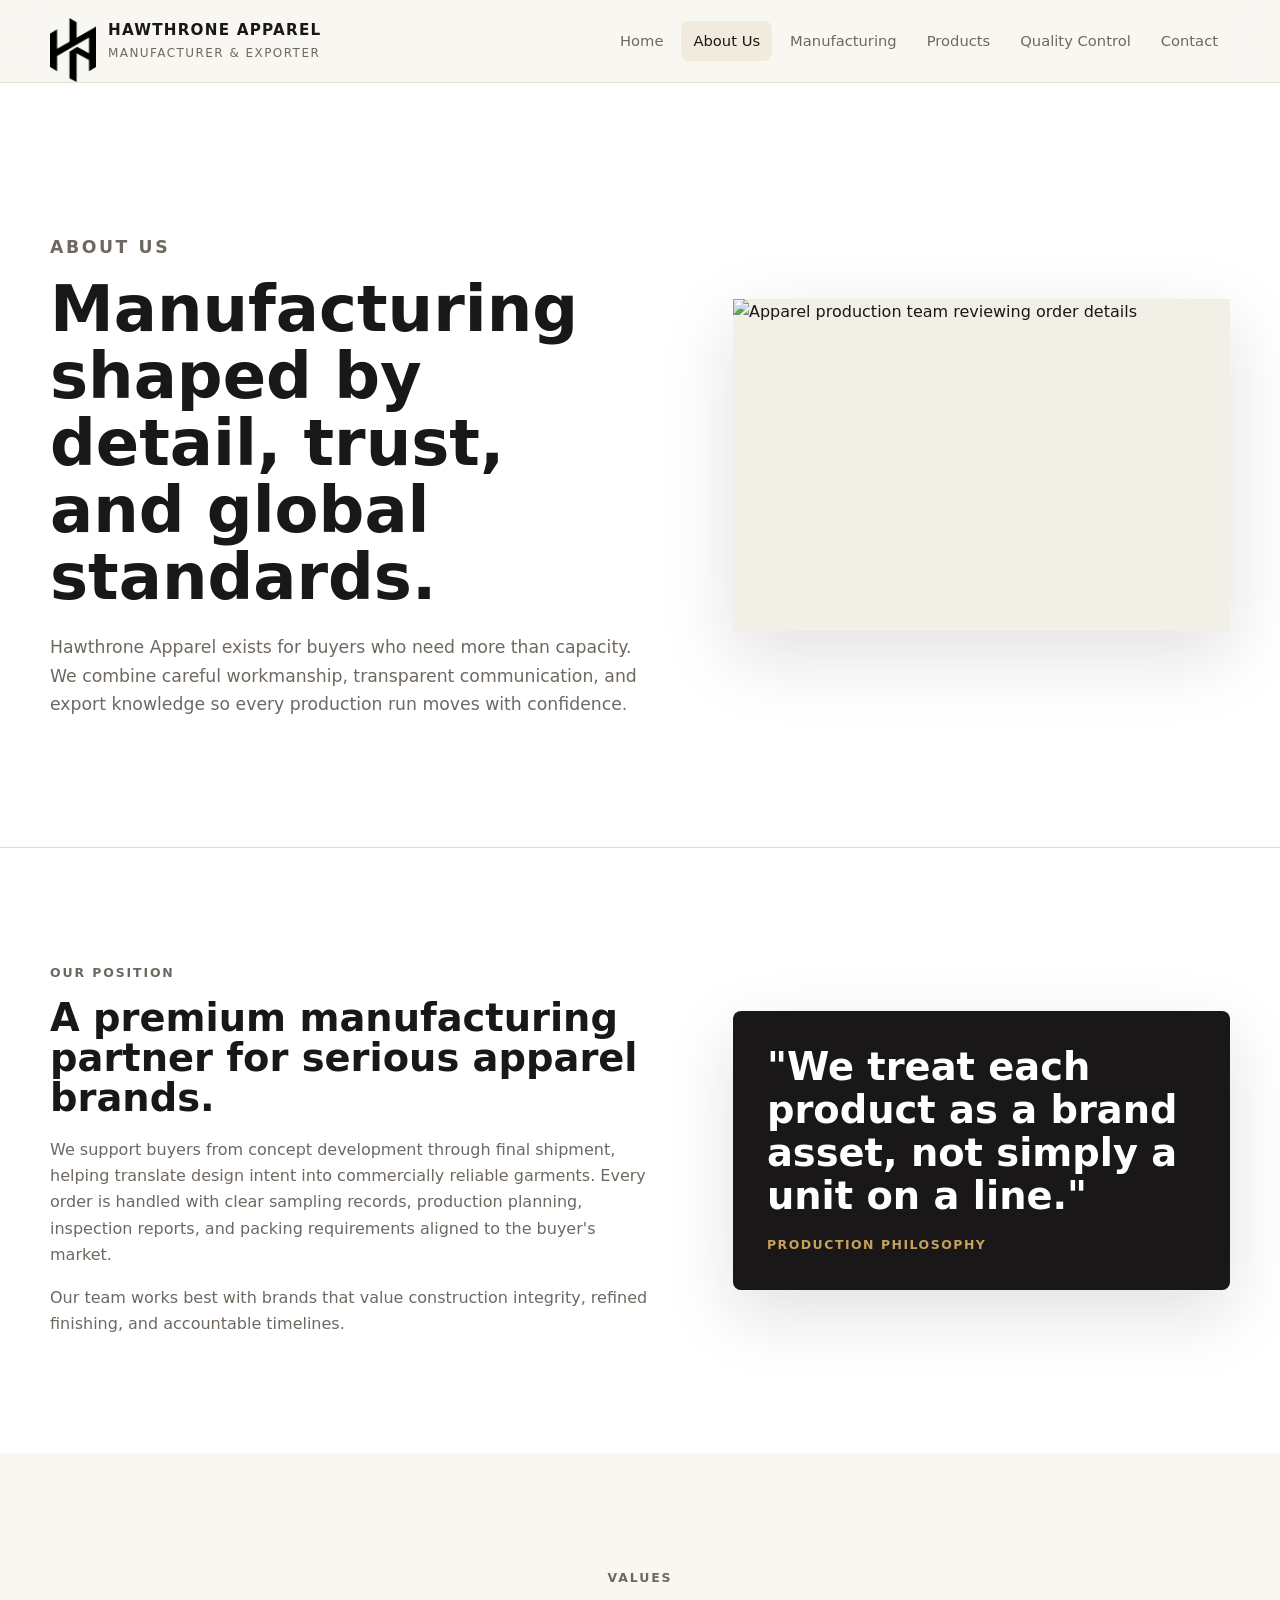
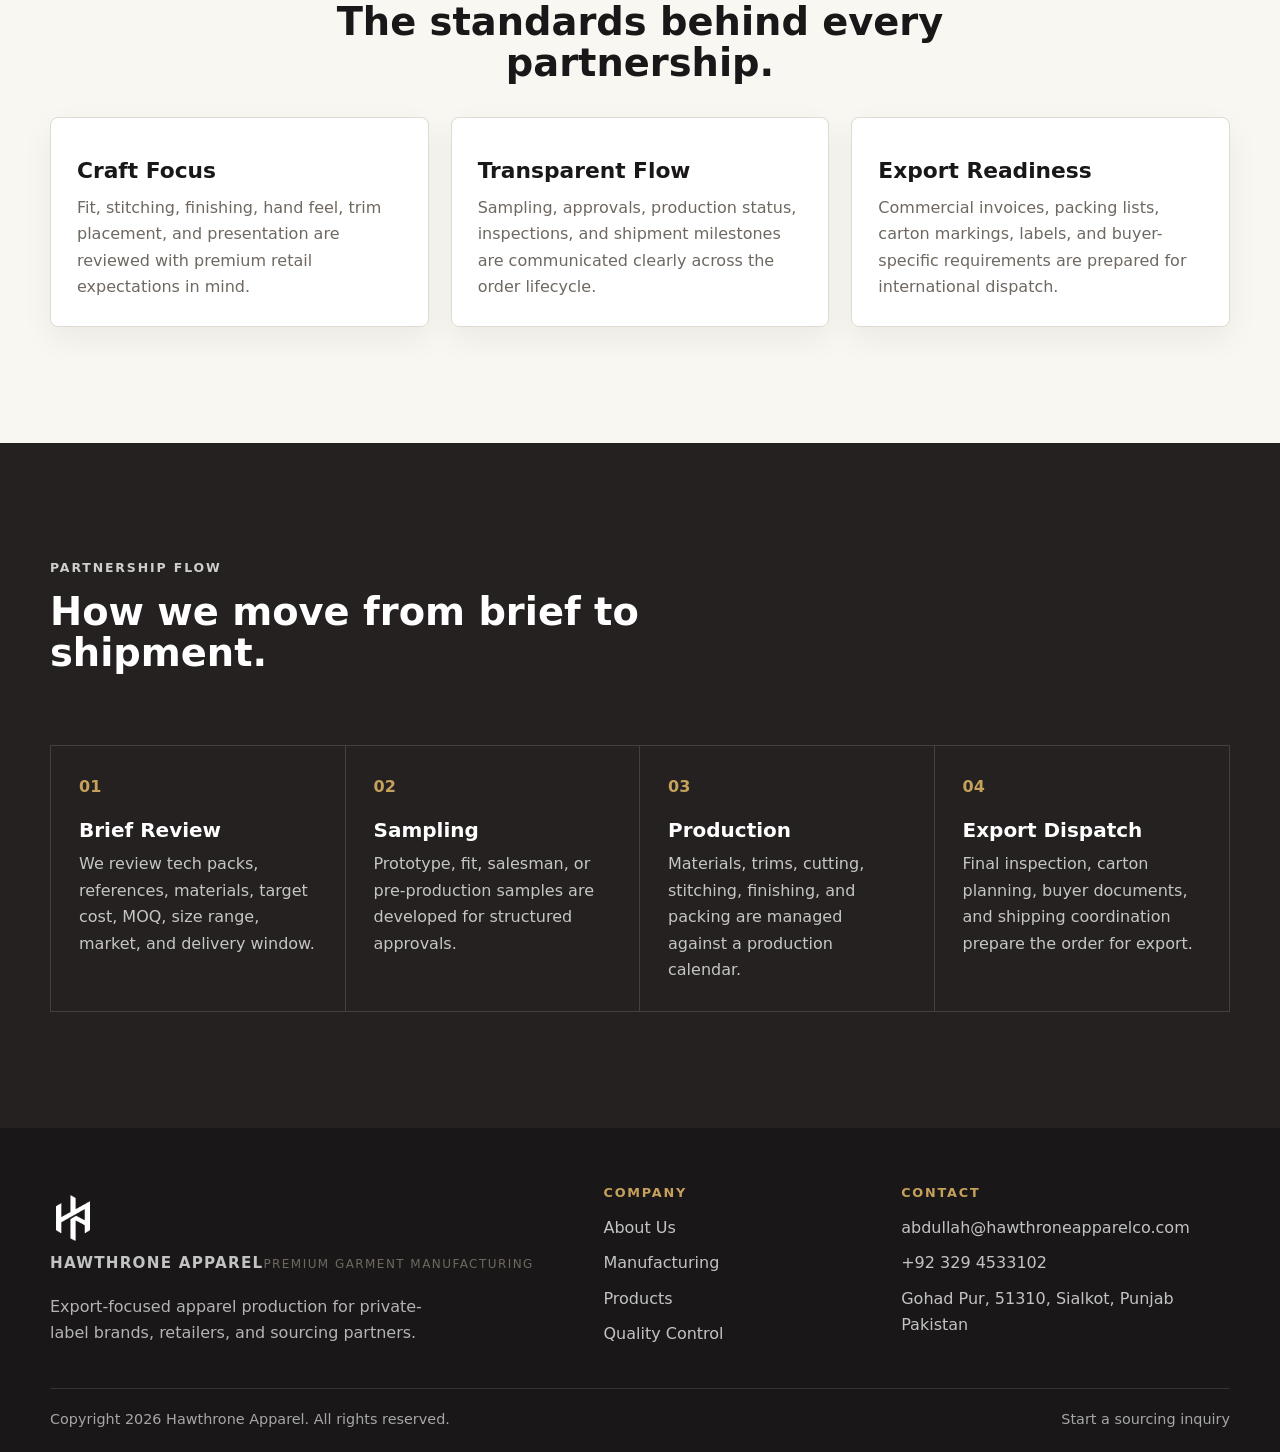
==== about.html @ c154c23b "Website new files" ====
<!doctype html>
<html lang="en">
<head>
  <meta charset="utf-8">
  <meta name="viewport" content="width=device-width, initial-scale=1">
  <title>About Us | Hawthrone Apparel</title>
  <meta name="description" content="Learn about Hawthrone Apparel, a premium apparel manufacturer and exporter serving private-label fashion and lifestyle brands with reliable production programs.">
  <meta name="robots" content="index, follow">
  <link rel="canonical" href="https://hawthrone-apparel.vercel.app/about.html">
  <meta property="og:title" content="About Us | Hawthrone Apparel">
  <meta property="og:description" content="A premium apparel manufacturing partner built around craftsmanship, transparency, and export discipline.">
  <meta property="og:type" content="website">
  <meta property="og:url" content="https://hawthrone-apparel.vercel.app/about.html">
  <meta name="theme-color" content="#191717">
  <meta property="og:image" content="https://hawthrone-apparel.vercel.app/assets/hawthrone-logo.png">
  <link rel="icon" type="image/png" href="assets/hawthrone-logo.png">
  <link rel="apple-touch-icon" href="assets/hawthrone-logo.png">
  <link rel="stylesheet" href="styles.css?v=image-fit-2">
</head>
<body>
  <a class="skip-link" href="#main">Skip to content</a>
  <header class="site-header" data-header>
    <div class="container header-inner">
      <a class="brand" href="index.html" aria-label="Hawthrone Apparel home">
        <span class="brand-mark"><img src="assets/hawthrone-logo.png" alt="" width="46" height="46"></span>
        <span class="brand-text"><strong>Hawthrone Apparel</strong><small>Manufacturer &amp; Exporter</small></span>
      </a>
      <button class="nav-toggle" type="button" aria-controls="site-nav" aria-expanded="false" data-nav-toggle>
        <span></span><span></span><span></span><span class="sr-only">Menu</span>
      </button>
      <nav class="primary-nav" id="site-nav" aria-label="Primary navigation" data-nav>
        <a href="index.html">Home</a>
        <a href="about.html">About Us</a>
        <a href="manufacturing.html">Manufacturing</a>
        <a href="products.html">Products</a>
        <a href="quality-control.html">Quality Control</a>
        <a href="contact.html">Contact</a>
      </nav>
    </div>
  </header>

  <main id="main">
    <section class="page-hero">
      <div class="container page-hero-grid">
        <div>
          <p class="eyebrow">About Us</p>
          <h1>Manufacturing shaped by detail, trust, and global standards.</h1>
          <p>Hawthrone Apparel exists for buyers who need more than capacity. We combine careful workmanship, transparent communication, and export knowledge so every production run moves with confidence.</p>
        </div>
        <img class="page-hero-visual site-image" src="assets/website/team-review.webp" alt="Apparel production team reviewing order details" width="1600" height="1067" loading="eager" decoding="async">
      </div>
    </section>

    <section class="section section-light">
      <div class="container split-layout">
        <div class="section-copy">
          <p class="eyebrow">Our Position</p>
          <h2>A premium manufacturing partner for serious apparel brands.</h2>
          <p>We support buyers from concept development through final shipment, helping translate design intent into commercially reliable garments. Every order is handled with clear sampling records, production planning, inspection reports, and packing requirements aligned to the buyer's market.</p>
          <p>Our team works best with brands that value construction integrity, refined finishing, and accountable timelines.</p>
        </div>
        <div class="quote-panel">
          <p>"We treat each product as a brand asset, not simply a unit on a line."</p>
          <span>Production philosophy</span>
        </div>
      </div>
    </section>

    <section class="section">
      <div class="container">
        <div class="section-heading">
          <p class="eyebrow">Values</p>
          <h2>The standards behind every partnership.</h2>
        </div>
        <div class="value-grid">
          <article class="feature-card">
            <h3>Craft Focus</h3>
            <p>Fit, stitching, finishing, hand feel, trim placement, and presentation are reviewed with premium retail expectations in mind.</p>
          </article>
          <article class="feature-card">
            <h3>Transparent Flow</h3>
            <p>Sampling, approvals, production status, inspections, and shipment milestones are communicated clearly across the order lifecycle.</p>
          </article>
          <article class="feature-card">
            <h3>Export Readiness</h3>
            <p>Commercial invoices, packing lists, carton markings, labels, and buyer-specific requirements are prepared for international dispatch.</p>
          </article>
        </div>
      </div>
    </section>

    <section class="section section-dark">
      <div class="container timeline">
        <div class="section-heading left">
          <p class="eyebrow">Partnership Flow</p>
          <h2>How we move from brief to shipment.</h2>
        </div>
        <ol class="timeline-list">
          <li>
            <span>01</span>
            <div>
              <h3>Brief Review</h3>
              <p>We review tech packs, references, materials, target cost, MOQ, size range, market, and delivery window.</p>
            </div>
          </li>
          <li>
            <span>02</span>
            <div>
              <h3>Sampling</h3>
              <p>Prototype, fit, salesman, or pre-production samples are developed for structured approvals.</p>
            </div>
          </li>
          <li>
            <span>03</span>
            <div>
              <h3>Production</h3>
              <p>Materials, trims, cutting, stitching, finishing, and packing are managed against a production calendar.</p>
            </div>
          </li>
          <li>
            <span>04</span>
            <div>
              <h3>Export Dispatch</h3>
              <p>Final inspection, carton planning, buyer documents, and shipping coordination prepare the order for export.</p>
            </div>
          </li>
        </ol>
      </div>
    </section>
  </main>

  <footer class="site-footer">
    <div class="container footer-grid">
      <div>
        <a class="brand footer-brand" href="index.html">
          <span class="brand-mark"><img src="assets/hawthrone-logo.png" alt="" width="46" height="46"></span>
          <span class="brand-text"><strong>Hawthrone Apparel</strong><small>Premium garment manufacturing</small></span>
        </a>
        <p>Export-focused apparel production for private-label brands, retailers, and sourcing partners.</p>
      </div>
      <div>
        <h2>Company</h2>
        <a href="about.html">About Us</a>
        <a href="manufacturing.html">Manufacturing</a>
        <a href="products.html">Products</a>
        <a href="quality-control.html">Quality Control</a>
      </div>
      <div>
        <h2>Contact</h2>
        <a href="mailto:abdullah@hawthroneapparelco.com">abdullah@hawthroneapparelco.com</a>
        <a href="tel:+923294533102">+92 329 4533102</a>
        <span>Gohad Pur, 51310, Sialkot, Punjab Pakistan</span>
      </div>
    </div>
    <div class="container footer-bottom">
      <span>Copyright <span data-year></span> Hawthrone Apparel. All rights reserved.</span>
      <a href="contact.html">Start a sourcing inquiry</a>
    </div>
  </footer>
  <script src="script.js" defer></script>
</body>
</html>
---- styles.css ----
:root {
  --ink: #191717;
  --charcoal: #242120;
  --paper: #f8f7f2;
  --surface: #ffffff;
  --line: #dfdbd2;
  --muted: #6f6861;
  --champagne: #c6a15b;
  --champagne-dark: #96723d;
  --oxblood: #6f1d2f;
  --forest: #173d36;
  --steel: #50636f;
  --shadow: 0 24px 70px rgba(25, 23, 23, 0.13);
  --radius: 8px;
  --max-width: 1180px;
  --font-sans: Manrope, Inter, ui-sans-serif, system-ui, -apple-system, BlinkMacSystemFont, "Segoe UI", sans-serif;
}

* {
  box-sizing: border-box;
}

html {
  scroll-behavior: smooth;
  overflow-x: clip;
}

body {
  margin: 0;
  color: var(--ink);
  background: var(--paper);
  font-family: var(--font-sans);
  font-weight: 400;
  font-size: 16px;
  line-height: 1.65;
  text-rendering: optimizeLegibility;
  overflow-x: clip;
}

body.nav-open {
  overflow: hidden;
}

img,
svg {
  max-width: 100%;
  display: block;
}

a {
  color: inherit;
  text-decoration: none;
}

p {
  margin: 0;
}

h1,
h2,
h3,
.hero-title,
.page-title,
.section-heading h2,
.stat-number,
.about-quote {
  margin: 0;
  color: inherit;
  font-family: var(--font-sans);
  font-weight: 600;
  letter-spacing: 0;
  line-height: 1.05;
}

h1 {
  font-size: clamp(3rem, 6vw, 6.6rem);
  font-weight: 700;
}

h2 {
  font-size: clamp(2rem, 3vw, 3.5rem);
  font-weight: 600;
}

h3 {
  font-size: 1.3rem;
  font-weight: 600;
}

button,
input,
select,
textarea {
  font: inherit;
}

.container {
  width: min(100% - 40px, var(--max-width));
  margin-inline: auto;
}

.skip-link {
  position: absolute;
  top: 12px;
  left: 12px;
  z-index: 100;
  transform: translateY(-140%);
  padding: 10px 14px;
  background: var(--surface);
  color: var(--ink);
  border: 1px solid var(--line);
  border-radius: var(--radius);
  transition: transform 160ms ease;
}

.skip-link:focus {
  transform: translateY(0);
}

.sr-only {
  position: absolute;
  width: 1px;
  height: 1px;
  padding: 0;
  margin: -1px;
  overflow: hidden;
  clip: rect(0, 0, 0, 0);
  white-space: nowrap;
  border: 0;
}

.site-header {
  position: sticky;
  top: 0;
  z-index: 50;
  background: rgba(248, 247, 242, 0.92);
  border-bottom: 1px solid rgba(223, 219, 210, 0.86);
  backdrop-filter: blur(16px);
  transition: box-shadow 180ms ease, background 180ms ease;
}

.site-header.is-scrolled {
  box-shadow: 0 10px 35px rgba(25, 23, 23, 0.09);
  background: rgba(255, 255, 255, 0.96);
}

.header-inner {
  min-height: 82px;
  display: flex;
  align-items: center;
  justify-content: space-between;
  gap: 28px;
}

.brand {
  display: inline-flex;
  align-items: center;
  gap: 12px;
  min-width: max-content;
}

.brand-mark {
  width: 46px;
  height: 46px;
  display: grid;
  place-items: center;
  padding: 0;
  border: 0;
  background: transparent;
}

.brand-mark img {
  width: 100%;
  height: 100%;
  object-fit: contain;
}

.brand-text {
  display: grid;
  gap: 1px;
}

.brand-text strong {
  font-size: 0.95rem;
  text-transform: uppercase;
  letter-spacing: 0.08em;
}

.brand-text small {
  color: var(--muted);
  font-size: 0.75rem;
  text-transform: uppercase;
  letter-spacing: 0.12em;
}

.primary-nav {
  display: flex;
  align-items: center;
  justify-content: flex-end;
  gap: 6px;
  font-size: 0.92rem;
}

.primary-nav a {
  min-height: 40px;
  display: inline-flex;
  align-items: center;
  justify-content: center;
  padding: 8px 12px;
  color: var(--muted);
  border-radius: var(--radius);
  transition: color 160ms ease, background 160ms ease;
}

.primary-nav a:hover,
.primary-nav a:focus-visible,
.primary-nav a[aria-current="page"] {
  color: var(--ink);
  background: rgba(198, 161, 91, 0.14);
  outline: none;
}

.nav-toggle {
  width: 46px;
  height: 46px;
  display: none;
  align-items: center;
  justify-content: center;
  flex-direction: column;
  gap: 5px;
  border: 1px solid var(--line);
  background: var(--surface);
  border-radius: var(--radius);
  cursor: pointer;
}

.nav-toggle span:not(.sr-only) {
  width: 18px;
  height: 2px;
  background: var(--ink);
  transition: transform 180ms ease, opacity 180ms ease;
}

.nav-toggle[aria-expanded="true"] span:nth-child(1) {
  transform: translateY(7px) rotate(45deg);
}

.nav-toggle[aria-expanded="true"] span:nth-child(2) {
  opacity: 0;
}

.nav-toggle[aria-expanded="true"] span:nth-child(3) {
  transform: translateY(-7px) rotate(-45deg);
}

.hero {
  position: relative;
  min-height: clamp(560px, 78svh, 760px);
  display: grid;
  align-items: center;
  overflow: hidden;
  color: var(--surface);
  background: var(--ink);
}

.hero-media {
  position: absolute;
  inset: 0;
  min-height: 100%;
  opacity: 0.92;
}

.hero-photo {
  background: #151311 url("assets/website/production-floor.webp") right center / contain no-repeat;
}

.hero-media::after {
  content: "";
  position: absolute;
  inset: 0;
  background:
    linear-gradient(90deg, rgba(25, 23, 23, 0.92), rgba(25, 23, 23, 0.62) 46%, rgba(25, 23, 23, 0.24)),
    linear-gradient(180deg, rgba(25, 23, 23, 0.18), rgba(25, 23, 23, 0.58));
}

.hero-media span {
  position: absolute;
  right: max(24px, 7vw);
  bottom: 28px;
  z-index: 1;
  color: rgba(255, 255, 255, 0.7);
}

.hero-content {
  position: relative;
  z-index: 1;
  padding-block: 96px;
}

.hero-content > * {
  max-width: 760px;
}

.hero-copy {
  margin-top: 24px;
  max-width: 670px;
  color: rgba(255, 255, 255, 0.82);
  font-size: clamp(1.05rem, 1.8vw, 1.35rem);
}

.hero-actions {
  margin-top: 34px;
  display: flex;
  flex-wrap: wrap;
  gap: 14px;
}

.eyebrow {
  margin-bottom: 14px;
  color: var(--champagne-dark);
  font-size: 0.78rem;
  font-weight: 700;
  letter-spacing: 0.15em;
  text-transform: uppercase;
}

.hero .eyebrow,
.section-dark .eyebrow,
.section-accent .eyebrow {
  color: var(--champagne);
}

.btn {
  min-height: 48px;
  display: inline-flex;
  align-items: center;
  justify-content: center;
  padding: 12px 20px;
  border: 1px solid transparent;
  border-radius: var(--radius);
  font-weight: 700;
  line-height: 1;
  transition: transform 160ms ease, border-color 160ms ease, background 160ms ease, color 160ms ease;
}

.btn:hover,
.btn:focus-visible {
  transform: translateY(-1px);
  outline: none;
}

.btn-primary {
  background: var(--champagne);
  color: var(--ink);
  border-color: var(--champagne);
}

.btn-primary:hover,
.btn-primary:focus-visible {
  background: #d2b170;
}

.btn-secondary {
  background: rgba(255, 255, 255, 0.08);
  color: var(--surface);
  border-color: rgba(255, 255, 255, 0.35);
}

.btn-secondary:hover,
.btn-secondary:focus-visible {
  background: rgba(255, 255, 255, 0.16);
}

.btn-light {
  background: var(--surface);
  color: var(--ink);
  border-color: var(--surface);
}

.text-link {
  display: inline-flex;
  margin-top: 22px;
  color: var(--oxblood);
  font-weight: 800;
  border-bottom: 1px solid currentColor;
}

.trust-strip {
  background: var(--surface);
  border-bottom: 1px solid var(--line);
}

.trust-grid {
  display: grid;
  grid-template-columns: repeat(4, 1fr);
  gap: 1px;
}

.trust-grid div {
  padding: 24px 26px;
  border-left: 1px solid var(--line);
}

.trust-grid div:last-child {
  border-right: 1px solid var(--line);
}

.trust-grid strong,
.trust-grid span {
  display: block;
}

.trust-grid strong {
  font-family: var(--font-sans);
  font-size: 1.25rem;
  font-weight: 600;
  letter-spacing: 0;
}

.trust-grid span {
  margin-top: 4px;
  color: var(--muted);
  font-size: 0.92rem;
}

.section {
  padding-block: clamp(72px, 9vw, 120px);
}

.section-light {
  background: var(--surface);
}

.section-dark {
  background: var(--charcoal);
  color: var(--surface);
}

.section-accent {
  background: var(--forest);
  color: var(--surface);
}

.split-layout,
.page-hero-grid,
.process-layout,
.media-band,
.inspection-layout,
.services-grid,
.contact-layout,
.certification-band {
  display: grid;
  grid-template-columns: minmax(0, 1fr) minmax(320px, 0.82fr);
  gap: clamp(34px, 6vw, 78px);
  align-items: center;
}

.section-copy p + p {
  margin-top: 16px;
}

.section-copy h2 + p,
.section-heading h2 + p {
  margin-top: 18px;
}

.section-copy p,
.section-heading p,
.feature-card p,
.product-card p,
.capability-grid p,
.process-list span,
.contact-block span,
.footer-grid p,
.footer-grid span,
.page-hero p {
  color: var(--muted);
}

.section-dark .section-copy p,
.section-dark .section-heading p,
.section-dark .feature-card p,
.section-dark .page-hero p,
.section-dark .process-list span,
.section-dark .certification-band p,
.section-accent p {
  color: rgba(255, 255, 255, 0.78);
}

.section-heading {
  max-width: 720px;
  margin-bottom: 34px;
  text-align: center;
  margin-inline: auto;
}

.section-heading.left {
  margin-inline: 0;
  text-align: left;
}

.stat-panel {
  display: grid;
  grid-template-columns: repeat(2, 1fr);
  background: var(--ink);
  color: var(--surface);
  box-shadow: var(--shadow);
}

.stat-panel div {
  min-height: 148px;
  display: grid;
  align-content: center;
  padding: 24px;
  border: 1px solid rgba(255, 255, 255, 0.12);
}

.stat-panel strong {
  font-family: var(--font-sans);
  font-size: clamp(2.3rem, 4vw, 4rem);
  font-weight: 700;
  letter-spacing: 0;
  line-height: 1;
  color: var(--champagne);
}

.stat-panel span {
  margin-top: 8px;
  color: rgba(255, 255, 255, 0.78);
}

.feature-grid,
.value-grid,
.qc-grid,
.product-grid,
.capability-grid {
  display: grid;
  gap: 22px;
}

.feature-grid,
.value-grid,
.qc-grid {
  grid-template-columns: repeat(3, 1fr);
}

.product-grid {
  grid-template-columns: repeat(3, 1fr);
}

.capability-grid {
  grid-template-columns: repeat(4, 1fr);
}

.feature-card,
.product-card,
.capability-grid article,
.contact-form,
.contact-block {
  background: var(--surface);
  border: 1px solid var(--line);
  border-radius: var(--radius);
  box-shadow: 0 12px 32px rgba(25, 23, 23, 0.06);
}

.feature-card,
.capability-grid article {
  padding: 26px;
}

.feature-card h3,
.feature-card h2,
.product-card h2,
.capability-grid h2,
.contact-block h2 {
  margin-top: 16px;
  font-size: clamp(1.25rem, 1.7vw, 1.65rem);
}

.feature-card p,
.product-card p,
.capability-grid p {
  margin-top: 12px;
}

.section-dark .feature-card {
  background: rgba(255, 255, 255, 0.06);
  border-color: rgba(255, 255, 255, 0.14);
}

.capability-grid article span,
.card-number {
  display: inline-flex;
  align-items: center;
  justify-content: center;
  width: 42px;
  height: 42px;
  background: rgba(111, 29, 47, 0.1);
  color: var(--oxblood);
  border-radius: 50%;
  font-weight: 800;
}

.product-card {
  overflow: hidden;
}

.product-image {
  width: 100%;
  aspect-ratio: 3 / 2;
  height: auto;
  object-fit: cover;
  background: #ebe8df;
}

.site-image {
  display: block;
  width: 100%;
  object-fit: contain;
  background: #f2efe7;
}

.mini-placeholder.site-image {
  display: block;
  width: calc(100% + 52px);
  aspect-ratio: auto;
  height: clamp(178px, 18vw, 230px);
  min-height: 0;
}

.page-hero-visual.site-image {
  display: block;
  aspect-ratio: 3 / 2;
  height: auto;
  min-height: 0;
}

.wide-placeholder.site-image {
  display: block;
  aspect-ratio: 3 / 2;
  height: auto;
  min-height: 0;
}

.product-card h2,
.product-card p {
  padding-inline: 22px;
}

.product-card h2 {
  margin-top: 22px;
}

.product-card p {
  padding-bottom: 24px;
}

.image-placeholder {
  position: relative;
  overflow: hidden;
  background:
    repeating-linear-gradient(90deg, rgba(255, 255, 255, 0.12) 0 1px, transparent 1px 18px),
    repeating-linear-gradient(0deg, rgba(255, 255, 255, 0.08) 0 1px, transparent 1px 18px),
    linear-gradient(135deg, #2f3833, #173d36 44%, #6f1d2f);
  color: rgba(255, 255, 255, 0.78);
}

.image-placeholder::before {
  content: "";
  position: absolute;
  inset: 18px;
  border: 1px solid rgba(255, 255, 255, 0.26);
  pointer-events: none;
}

.image-placeholder span {
  position: relative;
  z-index: 1;
  display: inline-flex;
  align-items: center;
  justify-content: center;
  padding: 7px 10px;
  border: 1px solid rgba(255, 255, 255, 0.26);
  background: rgba(25, 23, 23, 0.22);
  font-size: 0.8rem;
  font-weight: 800;
  letter-spacing: 0.1em;
  text-transform: uppercase;
  text-align: center;
}

.mini-placeholder,
.product-placeholder,
.page-hero-visual,
.wide-placeholder,
.map-placeholder {
  display: grid;
  place-items: center;
  min-height: 220px;
}

.mini-placeholder {
  min-height: 178px;
  margin: -26px -26px 22px;
}

.product-placeholder {
  aspect-ratio: 3 / 2;
  min-height: 0;
}

.page-hero {
  padding-block: clamp(70px, 10vw, 130px);
  background: var(--surface);
  border-bottom: 1px solid var(--line);
}

.page-hero h1 {
  font-size: clamp(2.5rem, 5vw, 5.4rem);
}

.page-hero p {
  margin-top: 22px;
  max-width: 690px;
  font-size: 1.08rem;
}

.page-hero-visual {
  min-height: clamp(300px, 42vw, 520px);
  box-shadow: var(--shadow);
}

.quote-panel {
  padding: 34px;
  background: var(--ink);
  color: var(--surface);
  border-radius: var(--radius);
  box-shadow: var(--shadow);
}

.quote-panel p {
  font-family: var(--font-sans);
  font-size: clamp(1.7rem, 3vw, 3rem);
  font-weight: 600;
  letter-spacing: 0;
  line-height: 1.12;
}

.quote-panel span {
  display: block;
  margin-top: 18px;
  color: var(--champagne);
  text-transform: uppercase;
  letter-spacing: 0.12em;
  font-size: 0.78rem;
  font-weight: 800;
}

.timeline {
  display: grid;
  gap: 38px;
}

.timeline-list {
  display: grid;
  grid-template-columns: repeat(4, 1fr);
  gap: 0;
  padding: 0;
  margin: 0;
  list-style: none;
  border: 1px solid rgba(255, 255, 255, 0.14);
}

.timeline-list li {
  padding: 28px;
  border-right: 1px solid rgba(255, 255, 255, 0.14);
}

.timeline-list li:last-child {
  border-right: 0;
}

.timeline-list span {
  color: var(--champagne);
  font-weight: 900;
}

.timeline-list h3 {
  margin-top: 20px;
  font-size: 1.25rem;
}

.timeline-list p {
  margin-top: 10px;
  color: rgba(255, 255, 255, 0.74);
}

.process-layout,
.inspection-layout {
  grid-template-columns: 0.86fr 1fr;
}

.process-list {
  display: grid;
  gap: 14px;
}

.process-list div {
  padding: 20px 22px;
  background: var(--surface);
  border-left: 4px solid var(--champagne);
  box-shadow: 0 10px 26px rgba(25, 23, 23, 0.06);
}

.process-list strong,
.process-list span {
  display: block;
}

.process-list span {
  margin-top: 6px;
}

.media-band {
  grid-template-columns: 1fr 0.78fr;
}

.wide-placeholder {
  min-height: clamp(280px, 38vw, 460px);
}

.check-list {
  padding: 0;
  margin: 22px 0 0;
  list-style: none;
  display: grid;
  gap: 12px;
}

.check-list li {
  position: relative;
  padding-left: 28px;
}

.check-list li::before {
  content: "";
  position: absolute;
  top: 0.68em;
  left: 0;
  width: 14px;
  height: 2px;
  background: var(--champagne);
}

.certification-band {
  grid-template-columns: 1fr 0.92fr;
}

.badge-row {
  display: grid;
  gap: 12px;
}

.badge-row span {
  min-height: 74px;
  display: grid;
  place-items: center;
  padding: 14px;
  border: 1px solid rgba(255, 255, 255, 0.16);
  color: rgba(255, 255, 255, 0.8);
  text-align: center;
  text-transform: uppercase;
  letter-spacing: 0.1em;
  font-size: 0.75rem;
  font-weight: 800;
}

.services-grid {
  grid-template-columns: 0.8fr 1fr;
}

.service-list {
  display: flex;
  flex-wrap: wrap;
  gap: 12px;
}

.service-list span {
  min-height: 42px;
  display: inline-flex;
  align-items: center;
  padding: 9px 13px;
  background: var(--surface);
  border: 1px solid var(--line);
  border-radius: var(--radius);
  font-weight: 700;
}

.cta-band {
  display: flex;
  align-items: center;
  justify-content: space-between;
  gap: 28px;
}

.cta-band div {
  max-width: 790px;
}

.cta-band p:last-child {
  margin-top: 16px;
}

.contact-layout {
  align-items: start;
  grid-template-columns: minmax(0, 1.05fr) minmax(300px, 0.65fr);
}

.contact-form {
  padding: clamp(24px, 4vw, 42px);
}

.form-header {
  margin-bottom: 26px;
}

.form-grid {
  display: grid;
  grid-template-columns: repeat(2, 1fr);
  gap: 18px;
}

label {
  display: grid;
  gap: 8px;
  color: var(--charcoal);
  font-weight: 800;
}

input,
select,
textarea {
  width: 100%;
  min-height: 48px;
  padding: 12px 14px;
  color: var(--ink);
  background: #fbfbf9;
  border: 1px solid var(--line);
  border-radius: var(--radius);
  transition: border-color 160ms ease, box-shadow 160ms ease;
}

textarea {
  resize: vertical;
  min-height: 160px;
}

input:focus,
select:focus,
textarea:focus {
  outline: none;
  border-color: var(--champagne);
  box-shadow: 0 0 0 4px rgba(198, 161, 91, 0.18);
}

label + label,
.form-grid + label {
  margin-top: 18px;
}

.honeypot {
  position: absolute;
  left: -9999px;
  width: 1px;
  height: 1px;
  opacity: 0;
}

.contact-form .btn {
  margin-top: 22px;
}

.form-status {
  min-height: 24px;
  margin-top: 14px;
  color: var(--forest);
  font-weight: 800;
}

.form-status.error {
  color: var(--oxblood);
}

.contact-aside {
  display: grid;
  gap: 18px;
}

.contact-block {
  padding: 24px;
}

.contact-block a,
.contact-block span {
  display: block;
  margin-top: 10px;
  overflow-wrap: anywhere;
}

.contact-block a {
  color: var(--oxblood);
  font-weight: 800;
}

.map-placeholder {
  min-height: 240px;
}

.site-footer {
  padding-top: 58px;
  background: var(--ink);
  color: var(--surface);
}

.footer-grid {
  display: grid;
  grid-template-columns: 1.4fr 0.7fr 0.9fr;
  gap: 42px;
  padding-bottom: 40px;
}

.footer-brand .brand-mark {
  background: transparent;
}

.footer-brand .brand-mark img {
  filter: invert(1);
}

.footer-grid p {
  max-width: 410px;
  margin-top: 18px;
  color: rgba(255, 255, 255, 0.68);
}

.footer-grid h2 {
  margin-bottom: 16px;
  font-family: var(--font-sans);
  font-size: 0.8rem;
  font-weight: 700;
  text-transform: uppercase;
  letter-spacing: 0.14em;
  color: var(--champagne);
}

.footer-grid a,
.footer-grid span {
  display: block;
  margin-top: 9px;
  color: rgba(255, 255, 255, 0.74);
  overflow-wrap: anywhere;
}

.footer-grid a:hover,
.footer-bottom a:hover {
  color: var(--champagne);
}

.footer-bottom {
  min-height: 64px;
  display: flex;
  align-items: center;
  justify-content: space-between;
  gap: 20px;
  padding-block: 18px;
  border-top: 1px solid rgba(255, 255, 255, 0.12);
  color: rgba(255, 255, 255, 0.62);
  font-size: 0.9rem;
}

.not-found {
  min-height: 100svh;
  display: grid;
  place-items: center;
  text-align: center;
  background: var(--surface);
}

.not-found p {
  margin-top: 16px;
  color: var(--muted);
}

.not-found-brand {
  justify-content: center;
  margin-bottom: 34px;
}

.not-found .btn {
  margin-top: 24px;
}

@media (max-width: 1040px) {
  .primary-nav {
    gap: 2px;
    font-size: 0.86rem;
  }

  .primary-nav a {
    padding-inline: 8px;
  }

  .feature-grid,
  .value-grid,
  .qc-grid,
  .product-grid {
    grid-template-columns: repeat(2, 1fr);
  }

  .capability-grid {
    grid-template-columns: repeat(2, 1fr);
  }

  .timeline-list {
    grid-template-columns: repeat(2, 1fr);
  }

  .timeline-list li:nth-child(2) {
    border-right: 0;
  }

  .timeline-list li:nth-child(-n+2) {
    border-bottom: 1px solid rgba(255, 255, 255, 0.14);
  }
}

@media (max-width: 840px) {
  body.nav-open {
    position: fixed;
    width: 100%;
  }

  .container {
    width: min(100% - 28px, var(--max-width));
  }

  .header-inner {
    min-height: 72px;
  }

  .brand-mark {
    width: 42px;
    height: 42px;
  }

  .brand-text strong {
    font-size: 0.86rem;
  }

  .brand-text small {
    font-size: 0.68rem;
  }

  .nav-toggle {
    display: inline-flex;
  }

  .primary-nav {
    position: fixed;
    top: 72px;
    left: 0;
    right: 0;
    bottom: 0;
    display: grid;
    align-content: start;
    justify-content: stretch;
    gap: 0;
    padding: 18px 14px 34px;
    background: rgba(248, 247, 242, 0.98);
    border-top: 1px solid var(--line);
    opacity: 0;
    visibility: hidden;
    pointer-events: none;
    transition: opacity 180ms ease, visibility 180ms ease;
  }

  .primary-nav.is-open {
    opacity: 1;
    visibility: visible;
    pointer-events: auto;
  }

  .primary-nav a {
    justify-content: flex-start;
    min-height: 52px;
    padding: 13px 10px;
    font-size: 1.02rem;
    border-bottom: 1px solid rgba(223, 219, 210, 0.74);
  }

  .hero {
    min-height: 76svh;
  }

  .hero-content {
    padding-block: 72px;
  }

  .hero-media span {
    right: 16px;
    bottom: 16px;
    max-width: 210px;
  }

  .trust-grid,
  .split-layout,
  .page-hero-grid,
  .process-layout,
  .media-band,
  .inspection-layout,
  .services-grid,
  .contact-layout,
  .certification-band {
    grid-template-columns: 1fr;
  }

  .trust-grid {
    grid-template-columns: repeat(2, 1fr);
  }

  .trust-grid div:nth-child(2n) {
    border-right: 1px solid var(--line);
  }

  .section {
    padding-block: 70px;
  }

  .page-hero {
    padding-block: 58px;
  }

  .cta-band {
    align-items: flex-start;
    flex-direction: column;
  }

  .footer-grid,
  .footer-bottom {
    grid-template-columns: 1fr;
  }

  .footer-bottom {
    align-items: flex-start;
    flex-direction: column;
  }
}

@media (max-width: 620px) {
  body {
    font-size: 15px;
  }

  h1 {
    font-size: clamp(2.6rem, 14vw, 4.1rem);
  }

  h2 {
    font-size: clamp(1.85rem, 9vw, 2.7rem);
  }

  .hero {
    min-height: 78svh;
  }

  .hero-actions,
  .hero-actions .btn,
  .cta-band .btn,
  .contact-form .btn {
    width: 100%;
  }

  .trust-grid,
  .feature-grid,
  .value-grid,
  .qc-grid,
  .product-grid,
  .capability-grid,
  .timeline-list,
  .form-grid {
    grid-template-columns: 1fr;
  }

  .trust-grid div,
  .trust-grid div:last-child,
  .trust-grid div:nth-child(2n) {
    border-inline: 1px solid var(--line);
  }

  .timeline-list li,
  .timeline-list li:nth-child(2),
  .timeline-list li:nth-child(-n+2) {
    border-right: 0;
    border-bottom: 1px solid rgba(255, 255, 255, 0.14);
  }

  .timeline-list li:last-child {
    border-bottom: 0;
  }

  .stat-panel {
    grid-template-columns: 1fr;
  }

  .mini-placeholder,
  .product-placeholder,
  .page-hero-visual,
  .wide-placeholder,
  .map-placeholder {
    min-height: 230px;
  }

  .product-placeholder {
    aspect-ratio: auto;
  }
}

@media (prefers-reduced-motion: reduce) {
  *,
  *::before,
  *::after {
    scroll-behavior: auto !important;
    transition-duration: 0.01ms !important;
    animation-duration: 0.01ms !important;
    animation-iteration-count: 1 !important;
  }
}
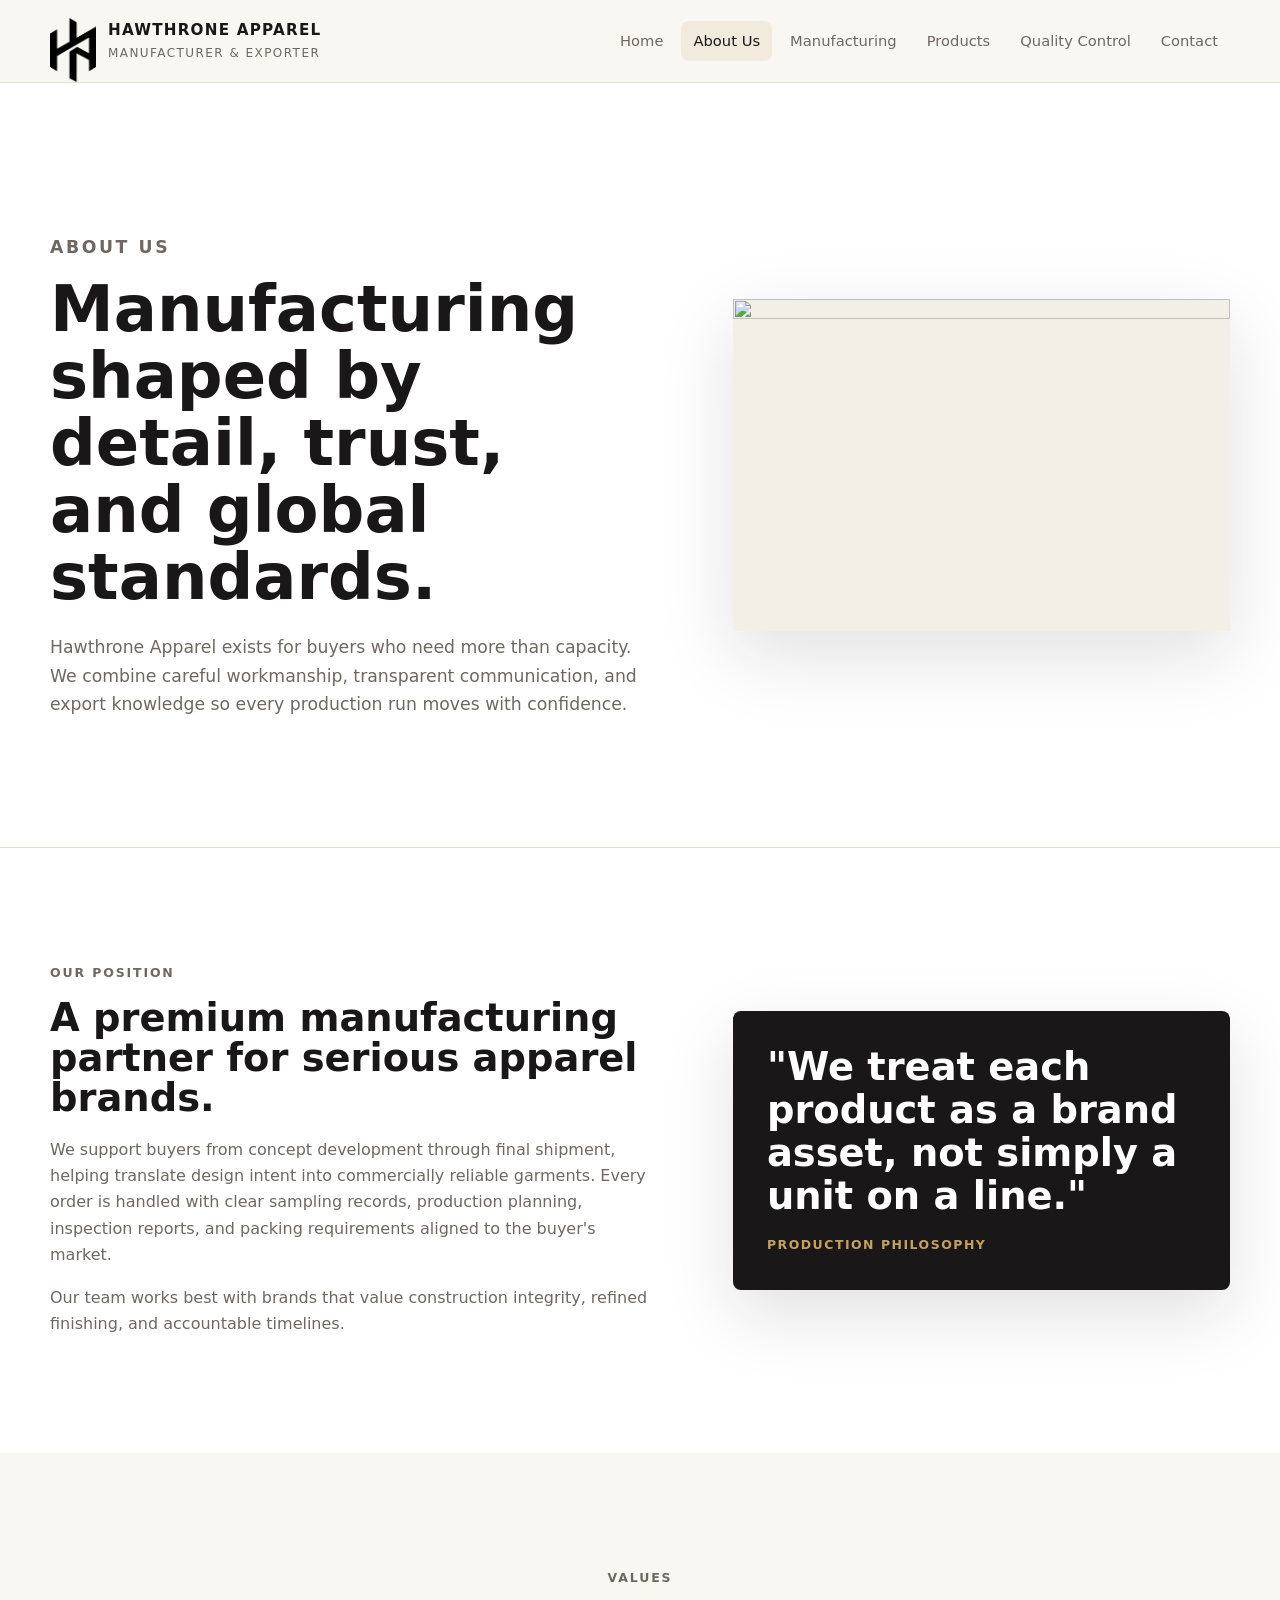
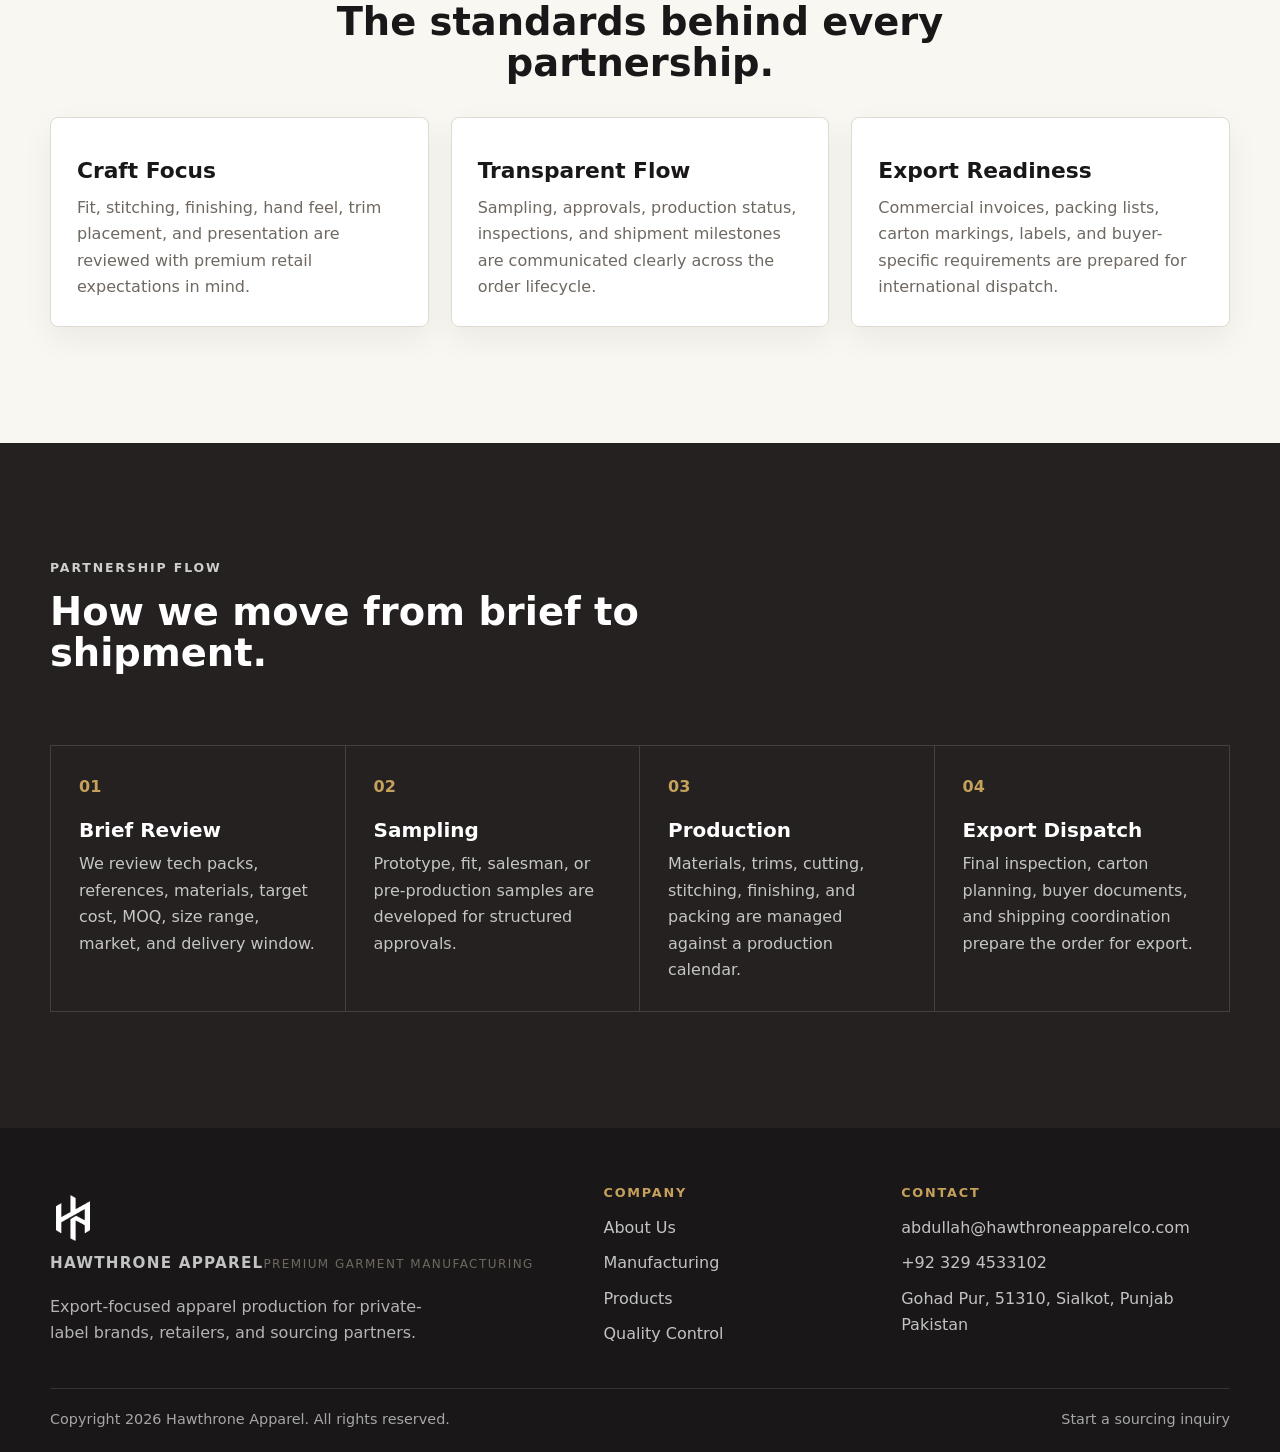
==== commit 24607229: "Update about.html" ====
--- a/about.html
+++ b/about.html
@@ -47,7 +47,7 @@
           <h1>Manufacturing shaped by detail, trust, and global standards.</h1>
           <p>Hawthrone Apparel exists for buyers who need more than capacity. We combine careful workmanship, transparent communication, and export knowledge so every production run moves with confidence.</p>
         </div>
-        <img class="page-hero-visual site-image" src="assets/website/team-review.webp" alt="Apparel production team reviewing order details" width="1600" height="1067" loading="eager" decoding="async">
+        <img class="page-hero-visual site-image" src="Team Revew Image.jpg alt="Apparel production team reviewing order details" width="1600" height="1067" loading="eager" decoding="async">
       </div>
     </section>
 
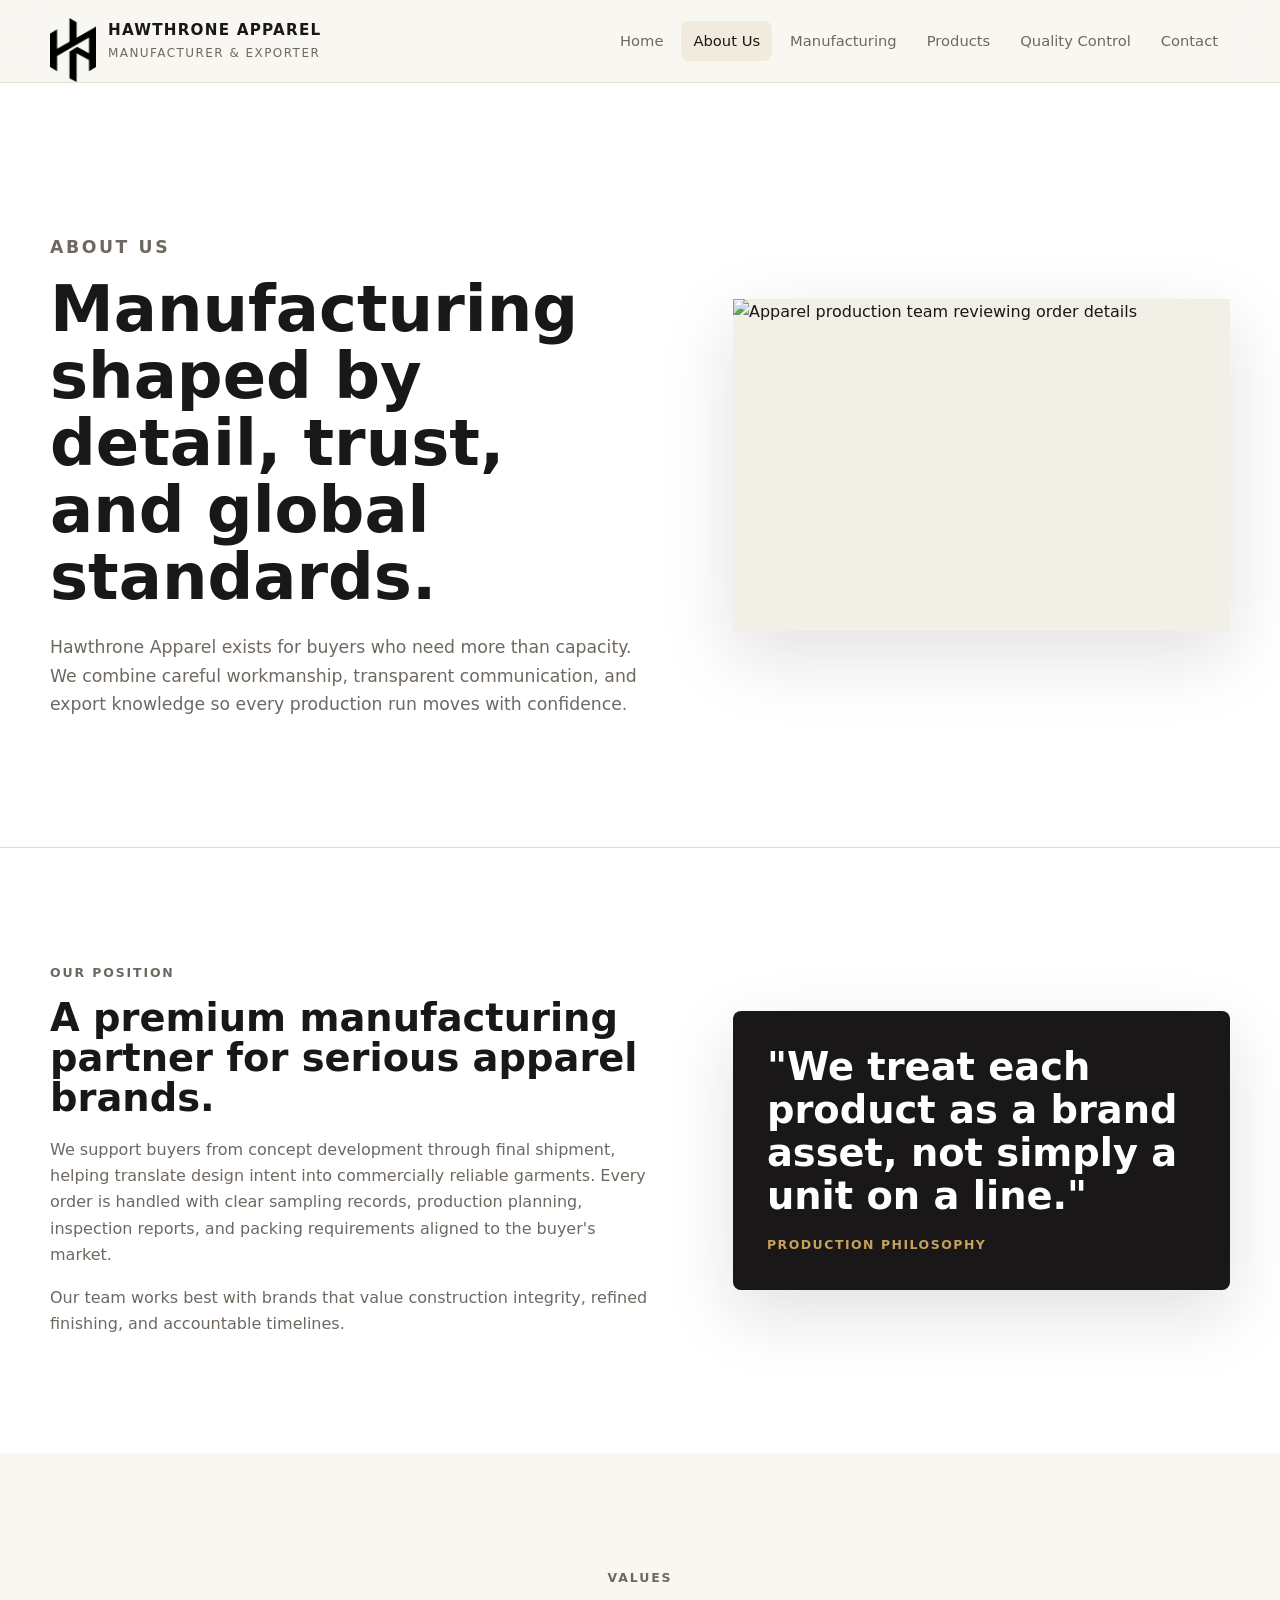
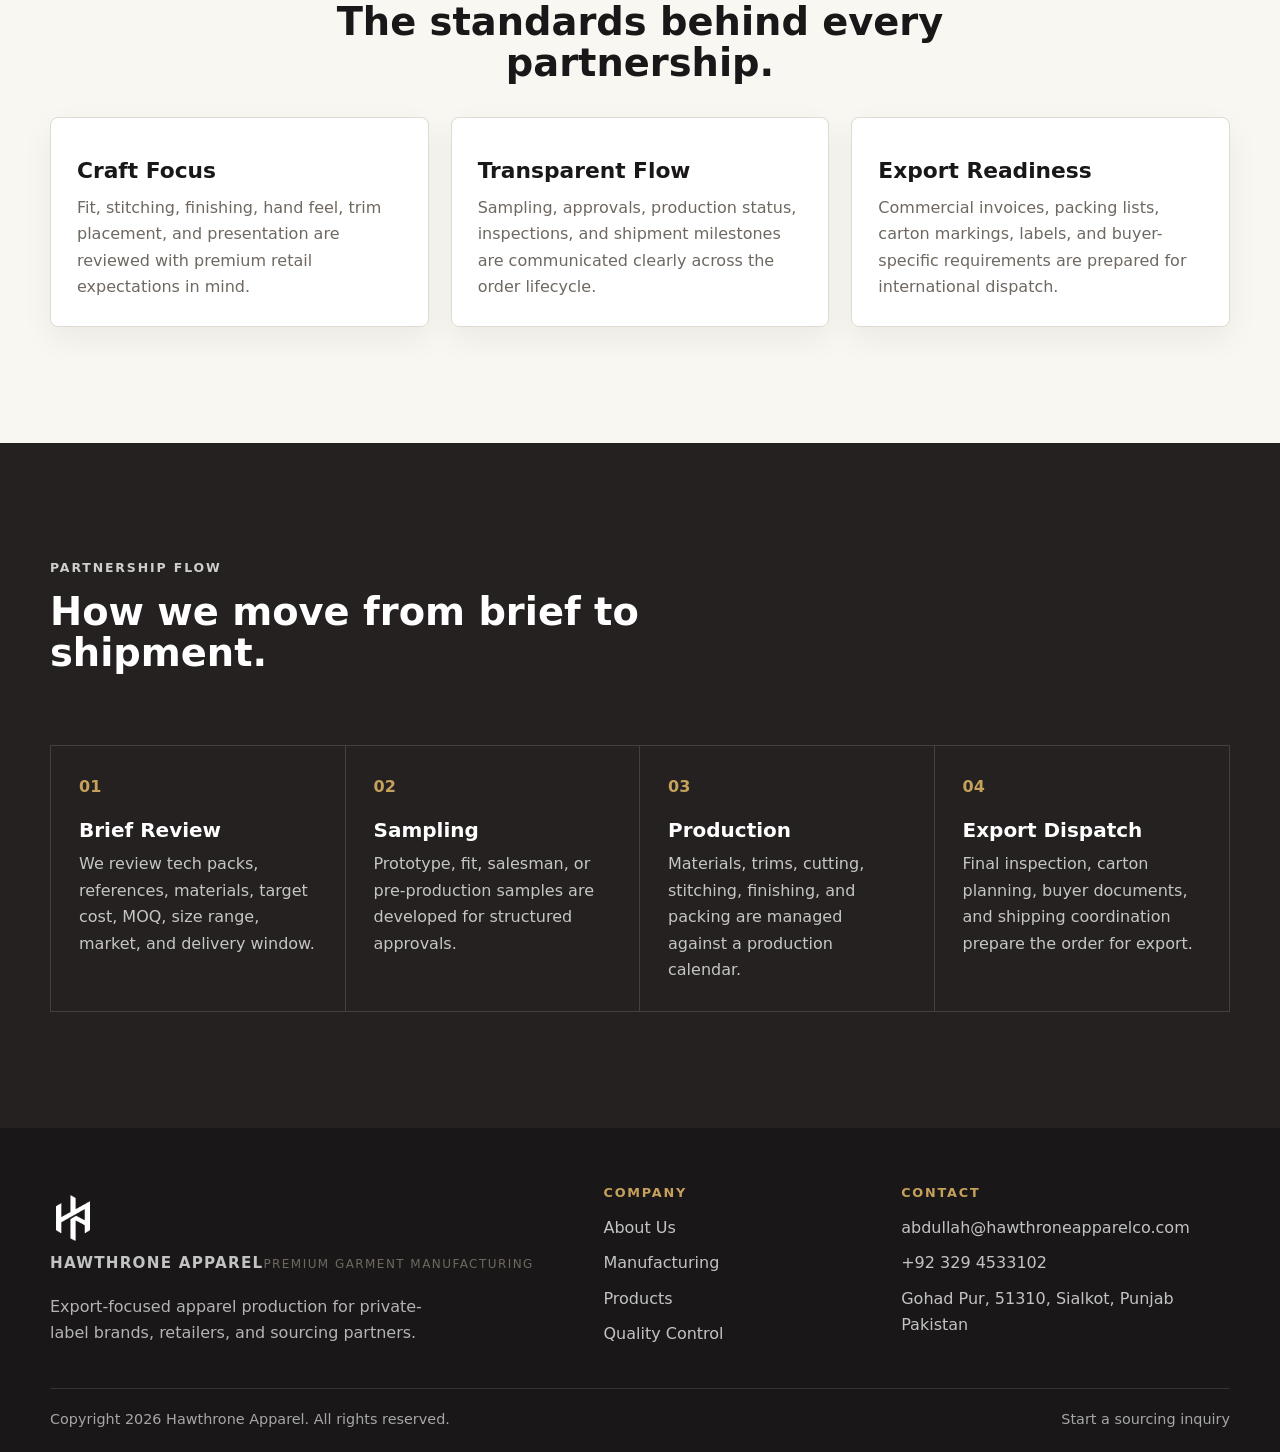
==== commit 43f39321: "Update about.html" ====
--- a/about.html
+++ b/about.html
@@ -47,7 +47,7 @@
           <h1>Manufacturing shaped by detail, trust, and global standards.</h1>
           <p>Hawthrone Apparel exists for buyers who need more than capacity. We combine careful workmanship, transparent communication, and export knowledge so every production run moves with confidence.</p>
         </div>
-        <img class="page-hero-visual site-image" src="Team Revew Image.jpg alt="Apparel production team reviewing order details" width="1600" height="1067" loading="eager" decoding="async">
+        <img class="page-hero-visual site-image" src="Team Revew Image.jpg" alt="Apparel production team reviewing order details" width="1600" height="1067" loading="eager" decoding="async">
       </div>
     </section>
 
